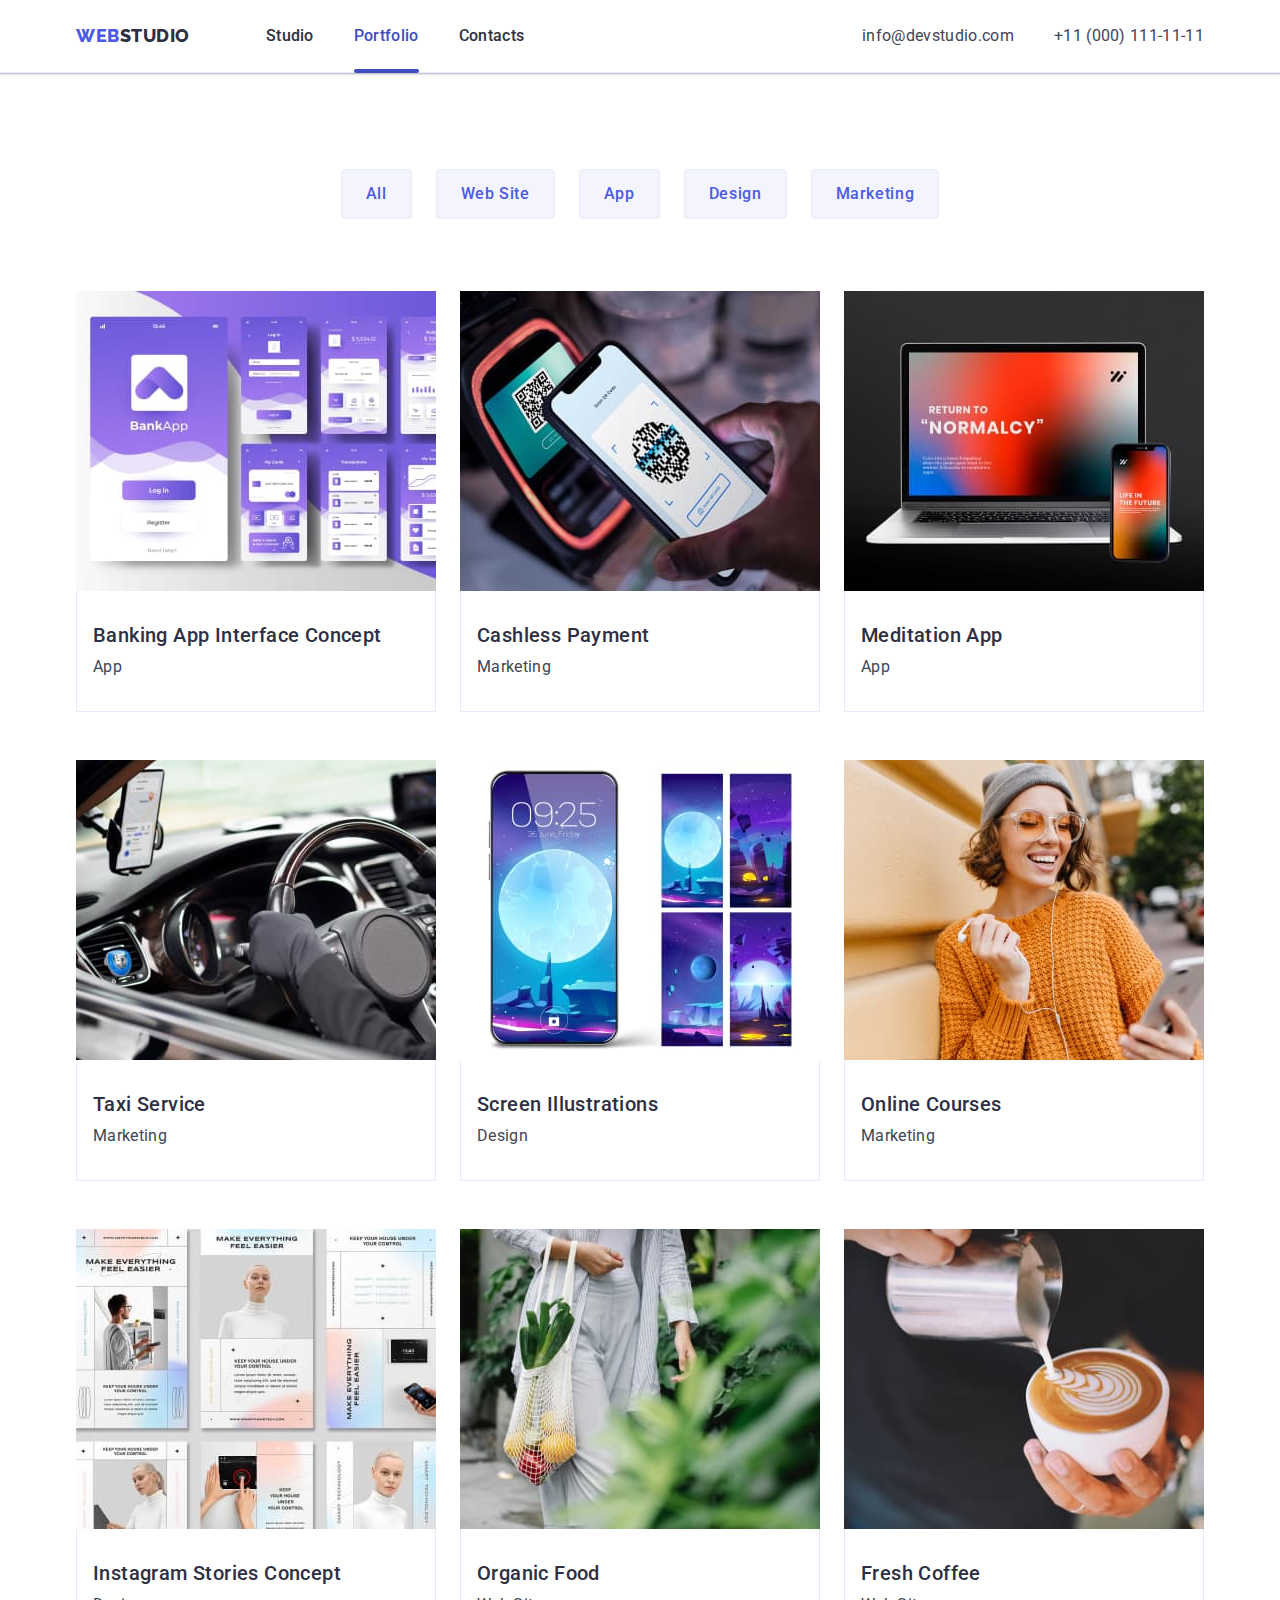
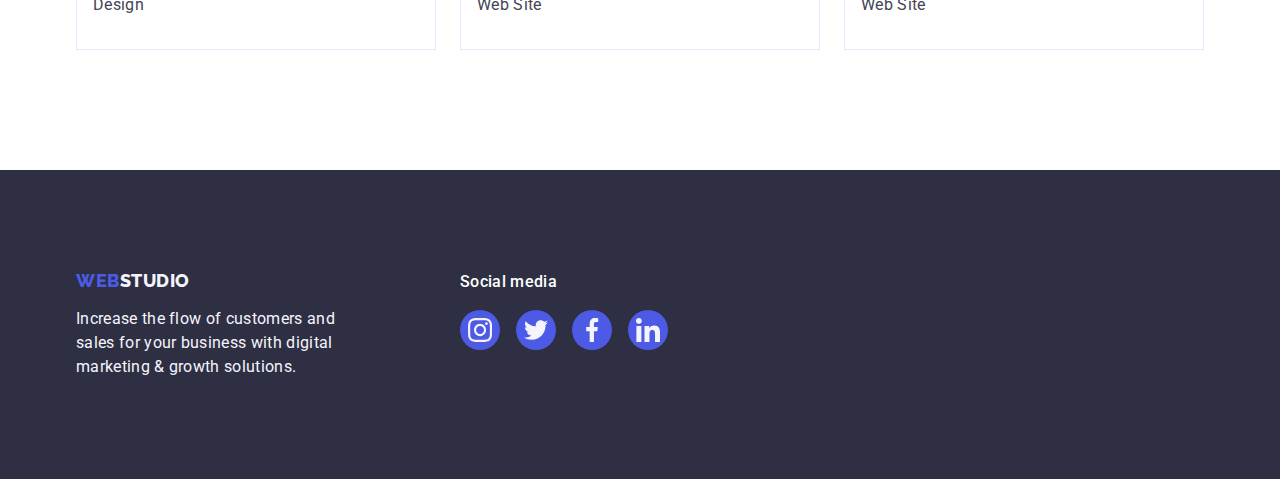
==== portfolio.html @ ff499f4b "work" ====
<!DOCTYPE html>
<html lang="en">
  <head>
    <meta charset="UTF-8" />
    <meta http-equiv="X-UA-Compatible" content="IE=edge" />
    <meta name="viewport" content="width=device-width, initial-scale=1.0" />
    <title>WebStudio</title>
    <link rel="preconnect" href="https://fonts.googleapis.com" />
    <link rel="preconnect" href="https://fonts.gstatic.com" crossorigin />
    <link
      href="https://fonts.googleapis.com/css2?family=Raleway:wght@800&family=Roboto:wght@400;500;700&display=swap"
      rel="stylesheet"
    />
    <link
      rel="stylesheet"
      href="https://cdnjs.cloudflare.com/ajax/libs/modern-normalize/2.0.0/modern-normalize.min.css"
    />
    <link rel="stylesheet" href="./css/style.css" />
  </head>
  <body>
    <!-- Header -->
    <header class="header-page link">
      <div class="container page-header-container">
        <nav class="page-nav">
          <a class="logo logo-text link" href="./index.html"
            >Web<span class="logo-color logo-text">Studio</span></a
          >
          <ul class="header-list list">
            <li class="link-header">
              <a class="header-item link " href="./index.html">Studio</a>
            </li>
            <li class="link-header">
              <a class="header-item link current" href="./portfolio.html">Portfolio</a>
            </li>
            <li class="link-header">
              <a class="header-item link" href="">Contacts</a>
            </li>
          </ul>
        </nav>
        <address class="header-address link">
          <ul class="header-address-list list">
            <li class="header-address-item list">
              <a
                class="header-address-link link"
                href="mailto:info@devstudio.com"
                >info@devstudio.com</a
              >
            </li>
            <li class="header-address-item list">
              <a class="header-address-link link" href="tel:+110001111111"
                >+11 (000) 111-11-11</a
              >
            </li>
          </ul>
        </address>
      </div>
    </header>

    <!-- Portfolio -->
    <main class="page-portfolio">
      <section class="portfolio">
        <div class="container">
          <h1 class="visually-hidden">portfolio</h1>
          <ul class="button-list list">
            <li class="btn-portfolio-item">
              <button class="btn-color" type="button">All</button>
            </li>
            <li class="btn-portfolio-item">
              <button class="btn-color" type="button">Web Site</button>
            </li>
            <li class="btn-portfolio-item">
              <button class="btn-color" type="button">App</button>
            </li>
            <li class="btn-portfolio-item">
              <button class="btn-color" type="button">Design</button>
            </li>
            <li class="btn-portfolio-item">
              <button class="btn-color" type="button">Marketing</button>
            </li>
          </ul>

          <ul class="foto-applications-list list">
            <li class="foto-applications-item">
              <a href="" class="foto-applications link">
                <div class="overlay-app">
                <img
                  class="foto-applications-link"
                  src="./images/foto1.jpg"
                  alt="bank app"
                  width="360"
                  height="300"/>
                  <p class="overlay-portfolio">14 Stylish and User-Friendly App Design Concepts · Task Manager App · Calorie Tracker App · Exotic Fruit Ecommerce App · Cloud Storage App</p>
                </div>
                <div class="list-web">
                  <h2 class="title-applications">
                    Banking App Interface Concept
                  </h2>
                  <p class="text-applications">App</p>
                </div>
              </a>
            </li>
            <li class="foto-applications-item">
              <a href="" class="foto-applications link">
                <div class="overlay-app">
                <img
                  class="foto-applications-link"
                  src="./images/foto2.jpg"
                  alt="phone payment"
                  width="360"
                  height="300"
                />
                <p class="overlay-portfolio">14 Stylish and User-Friendly App Design Concepts · Task Manager App · Calorie Tracker App · Exotic Fruit Ecommerce App · Cloud Storage App</p>
                </div>
                <div class="list-web">
                  <h2 class="title-applications">Cashless Payment</h2>
                  <p class="text-applications">Marketing</p>
                </div>
              </a>
            </li>
            <li class="foto-applications-item">
              <a href="" class="foto-applications link">
                <div class="overlay-app">
                <img
                  class="foto-applications-link"
                  src="./images/foto3.jpg"
                  alt="laptop"
                  width="360"
                  height="300"
                />
                <p class="overlay-portfolio">14 Stylish and User-Friendly App Design Concepts · Task Manager App · Calorie Tracker App · Exotic Fruit Ecommerce App · Cloud Storage App</p>
                </div>
                <div class="list-web">
                  <h2 class="title-applications">Meditation App</h2>
                  <p class="text-applications">App</p>
                </div>
              </a>
            </li>
            <li class="foto-applications-item">
              <a href="" class="foto-applications link">
                <div class="overlay-app">
                <img
                  class="foto-applications-link"
                  src="./images/foto4.jpg"
                  alt="machine panel"
                  width="360"
                  height="300"
                />
                <p class="overlay-portfolio">14 Stylish and User-Friendly App Design Concepts · Task Manager App · Calorie Tracker App · Exotic Fruit Ecommerce App · Cloud Storage App</p>
                </div>
                <div class="list-web">
                  <h2 class="title-applications">Taxi Service</h2>
                  <p class="text-applications">Marketing</p>
                </div>
              </a>
            </li>
            <li class="foto-applications-item">
              <a href="" class="foto-applications link">
                <div class="overlay-app">
                <img
                  class="foto-applications-link"
                  src="./images/foto5.jpg"
                  alt="phone illustrations"
                  width="360"
                  height="300"
                />
                <p class="overlay-portfolio">14 Stylish and User-Friendly App Design Concepts · Task Manager App · Calorie Tracker App · Exotic Fruit Ecommerce App · Cloud Storage App</p>
                </div>
                <div class="list-web">
                  <h2 class="title-applications">Screen Illustrations</h2>
                  <p class="text-applications">Design</p>
                </div>
              </a>
            </li>
            <li class="foto-applications-item">
              <a href="" class="foto-applications link">
                <div class="overlay-app">
                <img
                  class="foto-applications-link"
                  src="./images/foto6.jpg"
                  alt="woman"
                  width="360"
                  height="300"
                />
                <p class="overlay-portfolio">14 Stylish and User-Friendly App Design Concepts · Task Manager App · Calorie Tracker App · Exotic Fruit Ecommerce App · Cloud Storage App</p>
                </div>
                <div class="list-web">
                  <h2 class="title-applications">Online Courses</h2>
                  <p class="text-applications">Marketing</p>
                </div>
              </a>
            </li>
            <li class="foto-applications-item">
              <a href="" class="foto-applications link">
                <div class="overlay-app">
                <img
                  class="foto-applications-link"
                  src="./images/foto7.jpg"
                  alt="pages instagram"
                  width="360"
                  height="300"
                />
                <p class="overlay-portfolio">14 Stylish and User-Friendly App Design Concepts · Task Manager App · Calorie Tracker App · Exotic Fruit Ecommerce App · Cloud Storage App</p>
                </div>
                <div class="list-web">
                  <h2 class="title-applications">Instagram Stories Concept</h2>
                  <p class="text-applications">Design</p>
                </div>
              </a>
            </li>
            <li class="foto-applications-item">
              <a href="" class="foto-applications link">
                <div class="overlay-app">
                <img
                  class="foto-applications-link"
                  src="./images/foto8.jpg"
                  alt="woman with vegetables"
                  width="360"
                  height="300"
                />
                <p class="overlay-portfolio">14 Stylish and User-Friendly App Design Concepts · Task Manager App · Calorie Tracker App · Exotic Fruit Ecommerce App · Cloud Storage App</p>
                </div>
                <div class="list-web">
                  <h2 class="title-applications">Organic Food</h2>
                  <p class="text-applications">Web Site</p>
                </div>
              </a>
            </li>
            <li class="foto-applications-item">
              <a href="" class="foto-applications link">
                <div class="overlay-app">
                <img
                  class="foto-applications-link"
                  src="./images/foto9.jpg"
                  alt="coffee"
                  width="360"
                  height="300"
                />
                <p class="overlay-portfolio">14 Stylish and User-Friendly App Design Concepts · Task Manager App · Calorie Tracker App · Exotic Fruit Ecommerce App · Cloud Storage App</p>
                </div>
                <div class="list-web">
                  <h2 class="title-applications">Fresh Coffee</h2>
                  <p class="text-applications">Web Site</p>
                </div>
              </a>
            </li>
          </ul>
        </div>
      </section>
    </main>
    <!-- Footer -->
    <footer class="footer-page">
      <div class="footer-container container">
        <div class="footer-container-logo">
          <a class="footer-logo link logo-text" href="./index.html"
            >Web<span class="logo-footer logo-text">Studio</span></a
          >
          <p class="text-footer">
            Increase the flow of customers and sales for your business with
            digital marketing & growth solutions.
          </p>
        </div>
        <div class="footer-container-social">
          <p class="title-social-media">Social media</p>

          <ul class="footer-social-list list">
            <li class="footer-social-list-item">
              <a href="" class="footer-social-list-link">
                <svg class="footer-social-list-icon" width="24" height="24">
                  <use href="./images/icons.svg#icon-instagram"></use>
                </svg>
              </a>
            </li>
            <li class="footer-social-list-item">
              <a href="" class="footer-social-list-link">
                <svg class="footer-social-list-icon" width="24" height="24">
                  <use href="./images/icons.svg#icon-twitter"></use>
                </svg>
              </a>
            </li>
            <li class="footer-social-list-item">
              <a href="" class="footer-social-list-link">
                <svg class="footer-social-list-icon" width="24" height="24">
                  <use href="./images/icons.svg#icon-facebook"></use>
                </svg>
              </a>
            </li>
            <li class="footer-social-list-item">
              <a href="" class="footer-social-list-link">
                <svg class="footer-social-list-icon" width="24" height="24">
                  <use href="./images/icons.svg#icon-linkedin"></use>
                </svg>
              </a>
            </li>
          </ul>
        </div>
      </div>
    </footer>
    </body>
</html>
---- css/style.css ----
:root {
    --primary-font: 'Roboto', sans-serif;
    --secondary-font: 'Raleway', sans-serif;
    --primary-text-color: #2E2F42;
    --secondary-text-color: #434455;
    --third-text-color: #4D5AE5;
    --ocean-color: #404BBF;
    --first-light-text-color: #FFFFFF;
    --second-light-text-color: #F4F4FD;
    --border-color: #e7e9fc;
    --fill-grey: #8e8f99;
    --fill-white: #f4f4fd;
    --transition: 250ms cubic-bezier(0.4, 0, 0.2, 1);
   

   






}

.list {
    list-style: none;
}

.link {
    text-decoration: none;

}

.logo-text {
    font-family: var(--secondary-font);
    font-weight: 800;
    font-size: 18px;
    line-height: 1.17;
    letter-spacing: 0.03em;
    text-transform: uppercase;

}

body {
    font-family: 'Roboto', sans-serif;
    color: var(--secondary-text-color);
    background-color: var(--first-light-text-color);
}

p,
h1,
h2,
h3,
h4 {
    margin: 0;
}

ul {
    margin-top: 0;
    margin-bottom: 0;
    padding-left: 0;
}

img {
    display: block;
    max-width: 100%;
    height: auto;
}

.container {

    width: 1158px;
    padding-left: 15px;
    padding-right: 15px;
    margin: 0 auto;
    /* outline: 2px solid teal; */

}

/**============== Header =================*/
.header-page {
    border-bottom: 1px solid #E7E9FC;
    box-shadow: 0px 2px 1px rgba(46, 47, 66, 0.08), 0px 1px 1px rgba(46, 47, 66, 0.16), 0px 1px 6px rgba(46, 47, 66, 0.08);

}



.page-header-container {
    display: flex;
}

.page-nav {
    display: flex;
    align-items: center;
}

.header-list {
    display: flex;
    align-items: center;
}

.logo-color {

    color: var(--primary-text-color);
}


.logo {
    color: var(--third-text-color);
    margin-right: 76px;
    margin-left: auto;
    padding: 24px 0;
  
}

.link-header:not(:last-child) {
    margin-right: 40px;
}

.header-item {

    font-weight: 500;
    font-size: 16px;
    line-height: 1.5;
    letter-spacing: 0.02em;
    color: var(--primary-text-color);
      position: relative;
    display: block;
    padding: 24px 0;
    transition: color var(--transition);
}

.header-item.current::after{
    content: "";
    position: absolute;
    left: 0;
    bottom: -1px;
    width: 100%;
    height: 4px;
    background: var(--ocean-color);
border-radius: 2px;
transform: translate(100% 0);
 

}
.header-item:hover:after,
.header-item:focus:after,
.header-item.current:after{
transform: translate(0, 0);
}


.header-item:hover,
.header-item:focus,
.header-item.current
{
    color: var(--ocean-color);
}

.header-address-item {

    font-weight: 500;
    font-size: 16px;
    line-height: 1.5;
    letter-spacing: 0.02em;
    color: var(--primary-text-color);


}


.header-address-link {
    font-weight: 400;
    font-size: 16px;
    line-height: 1.5;
    letter-spacing: 0.02em;
    color: var(--secondary-text-color);
    display: block;
    padding: 24px 0;
    transition: color var(--transition);



}

.header-address-link:hover,
.header-address-link:focus {
    color: var(--ocean-color);
}

.header-address {
    font-style: normal;
    display: flex;
    align-items: center;
    margin-left: auto;


}

.header-address-list {
    display: flex;
    align-items: center;
    gap: 40px;
}





/*!============== Header =================*/

/**============== Hero =================*/



.hero-page {
  padding-bottom: 188px;
    padding-top: 188px;
    background-image: linear-gradient(rgba(46, 47, 66, 0.7), rgba(46, 47, 66, 0.7)),url(../images/hero-bg.jpg);
    max-width: 1440px;
    background-size: cover;
    background-repeat: no-repeat;
    background-position: center;
    background-color: var(--primary-text-color);
    margin: 0 auto;
}

.hero-title {
    font-weight: 700;
    font-size: 56px;
    line-height: 1.07;
    text-align: center;
    letter-spacing: 0.02em;
    color: var(--first-light-text-color);
    margin-bottom: 48px;
    max-width: 496px;
    margin-left: auto;
    margin-right: auto;



}


.hero-btn {
    padding: 16px 32px;
    font-family: var(--primary-font);
    font-style: normal;
    font-weight: 500;
    font-size: 16px;
    line-height: 1.5;
    letter-spacing: 0.04em;
    color: var(--first-light-text-color);
    background: var(--third-text-color);
    cursor: pointer;
    border: none;
    box-shadow: 0px 4px 4px rgba(0, 0, 0, 0.15);
    border-radius: 4px;
    margin-left: auto;
    margin-right: auto;
    min-width: 169px;
    height: 56px;
    display: block;
    transition: background-color var(--transition);



}

.hero-btn:hover,
.hero-btn:focus {
    background-color: var(--ocean-color);
}


/*!============== Hero =================/*/

/**============== Section 1 =================*/




.feauturs-container{
    display: flex;
    align-items: center;
    justify-content: center;
    height: 112px;
    background: #F4F4FD;
    border-radius: 4px;
    margin-bottom: 8px;
    
   }
 .visually-hidden {
    position: absolute;
    white-space: nowrap;
    width: 1px;
    height: 1px;
    overflow: hidden;
    border: 0;
    padding: 0;
    clip: rect(0 0 0 0);
    clip-path: inset(50%);
    margin: -1px;
} 

.criteria-business {
    padding-top: 120px;
    padding-bottom: 120px;

}

.criteria-list {
    display: flex;
    gap: 24px;

}

.criterion-item {
    width: calc((100%-72px)/4);
}



.subtitle-criterion {

    font-weight: 500;
    font-size: 20px;
    line-height: 1.2;
    letter-spacing: 0.02em;
    color: var(--primary-text-color);
    margin-bottom: 8px;
}

.text-criterion {
    font-size: 16px;
    line-height: 1.5;
    letter-spacing: 0.02em;
    color: var(--secondary-text-color);
}



/*!============== Section 1 =================*/

/**============== Section 2 =================*/

.working {

    padding-bottom: 120px;
}


.working-container {
    display: flex;
    gap: 24px;



}

.title-section-working {
    font-weight: 700;
    font-size: 36px;
    line-height: 1.11;
    letter-spacing: 0.02em;
    text-transform: capitalize;
    text-align: center;
    color: var(--primary-text-color);
    min-width: 323px;
    margin-right: auto;
    margin-left: auto;
    margin-bottom: 72px;

}


.list-foto-item {
    width: calc((100%-48px)/3);
}

/*!============== Section 2 =================*/

/**============== Section 3 =================*/

.social-list{
    display: flex;
    justify-content: center;
    gap: 24px;


}
.social-list-link{
    display: flex;
    justify-content: center;
    align-items: center;

    width: 40px;
    height: 40px;
    border-radius: 50%;
    background-color: var(--third-text-color);
    fill: var(--fill-white);
    transition: background-color var(--transition);
}
.social-list-link:hover,
.social-list-link:focus{
    background: var(--ocean-color);
    
}

.employees {
    background: var(--second-light-text-color);
    padding-top: 120px;
    padding-bottom: 120px;
}



.photos-employees-list {
    display: flex;
    gap: 24px
}

.subtitle-employees {
    font-weight: 700;
    font-size: 36px;
    line-height: 1.11;
    letter-spacing: 0.02em;
    text-align: center;
    text-transform: capitalize;
    color: var(--primary-text-color);
    margin-bottom: 72px;
}

.photo-title-text {
    padding: 32px 16px;
}



.name-employees {
    font-weight: 500;
    font-size: 20px;
    line-height: 1.2;
    letter-spacing: 0.02em;
    color: var(--primary-text-color);
    margin-bottom: 8px;
    text-align: center;

}

.profession {
    font-size: 16px;
    line-height: 1.5;
    letter-spacing: 0.02em;
    color: var(--secondary-text-color);
    text-align: center;
    margin-bottom: 8px;


}

.photo-employees-item {
    background-color: var(--first-light-text-color);
    width: calc((100%-72px)/4);
    border-radius: 0px 0px 4px 4px;
    box-shadow: 0px 1px 6px rgba(46, 47, 66, 0.08), 0px 1px 1px rgba(46, 47, 66, 0.16), 0px 2px 1px rgba(46, 47, 66, 0.08);
}


/*!============== Section 3 =================/*/

/*------------------ Customers --------------*/
.customers{
padding-top: 120px;
padding-bottom: 120px;
}
.title-customers{
    font-weight: 700;
    font-size: 36px;
    line-height: 1.11;
    text-align: center;
    letter-spacing: 0.02em;
    text-transform: capitalize;
    color: var(--primary-text-color);
    margin-bottom: 72px;
}
.customers-list{
    display: flex;
    align-items: center;
    gap: 24px;
    } 

.customers-list-item{
    width: calc((100% - 120px)/6);
        height: 88px;
    
}

.customers-link{
    display: flex;
    justify-content: center;
    align-items: center;
    height: 100%;
    width: 100%;
    border: 1px solid #8E8F99;
    border-radius: 4px;
   color:  var(--fill-grey);
   transition: color var(--transition), border-color var(--transition);


}

.customers-link:hover,
.customers-link:focus{
    border-color: var(--ocean-color);
    color: var(--ocean-color);
}

.customers-list-icon:hover,
.customers-list-icon:focus{
color : var(--ocean-color);

}
.customers-list-icon{
    fill: currentColor;
}




/**============== Portfolio =================*/

.visually-hidden {
    position: absolute;
    white-space: nowrap;
    width: 1px;
    height: 1px;
    overflow: hidden;
    border: 0;
    padding: 0;
    clip: rect(0 0 0 0);
    clip-path: inset(50%);
    margin: -1px;
}

.portfolio {
    padding-top: 96px;
    padding-bottom: 120px;
}


.button-list {

    margin-bottom: 72px;
    justify-content: center;
    display: flex;
    align-items: center;
    gap: 24px;
}

.btn-portfolio {
    width: calc((100% - 96px)/5);
}

.btn-color {
    font-family: var(--primary-font);
    font-style: normal;
    font-weight: 500;
    font-size: 16px;
    line-height: 1.5;
    text-align: center;
    letter-spacing: 0.04em;
    color: var(--third-text-color);
    background: var(--second-light-text-color);
    border: 1px solid var(--border-color);
    cursor: pointer;
    padding: 12px 24px;
    border-radius: 4px;
    margin: 0 auto;
    display: block;
    transition: color var(--transition), background-color var(--transition), border-color var(--transition), box-shadow var(--transition);

}

.btn-color:hover,
.btn-color:focus {
    background: var(--ocean-color);
    color: var(--first-light-text-color);
    border: 1px solid transparent;
    box-shadow: 0px 3px 1px rgba(0, 0, 0, 0.1), 0px 2px 1px rgba(0, 0, 0, 0.08), 0px 2px 2px rgba(0, 0, 0, 0.12);
}



.foto-applications-item {
    display: block;
    background: var(--first-light-text-color);
    width: calc((100% - 48px)/3);
  
}

.foto-applications:hover,
.foto-applications:focus{
       box-shadow: 0px 1px 6px rgba(46, 47, 66, 0.08), 0px 1px 1px rgba(46, 47, 66, 0.16), 0px 2px 1px rgba(46, 47, 66, 0.08);
    
}
.foto-applications{

    display: block;
    transition: box-shadow var(--transition);
}

.foto-applications-list {
    display: flex;
    flex-wrap: wrap;
    gap: 48px 24px;
}


.list-web {
    padding: 32px 16px;
    border: 1px solid var(--border-color);
    border-top: none;

}

.title-applications {
    font-weight: 500;
    font-size: 20px;
    line-height: 1.2;
    letter-spacing: 0.02em;
    color: var(--primary-text-color);
    margin-bottom: 8px;
    margin-top: 0;
}

.text-applications {
    font-size: 16px;
    line-height: 1.5;
    letter-spacing: 0.02em;
    color: var(--secondary-text-color);

}

.overlay-portfolio{
 position: absolute;
top: 0;
line-height: 1.5;
letter-spacing: 0.02em;
color: var(--second-light-text-color);
padding: 40px 32px;
background: #4D5AE5;
width: 100%;
height: 100%;
transform: translate(0, 100%);
transition: transform var(--transition);



}

.overlay-app{
       position: relative;
       overflow: hidden;

}



.foto-applications:hover .overlay-portfolio,
.foto-applications:focus .overlay-portfolio {
    transform: translate(0,0);
}



/*!============== Portfolio =================/*/



/**============== Footer =================/*/




.footer-page {
    background: var(--primary-text-color);
    padding-top: 100px;
    padding-bottom: 100px;

}

.logo-footer {
    color: var(--second-light-text-color);
}

.text-footer {
    font-size: 16px;
    line-height: 1.5;
    letter-spacing: 0.02em;
    color: var(--second-light-text-color);
    max-width: 264px;
    margin-right: auto;

}

.footer-logo {
    display: inline-block;
    margin-bottom: 16px;
    color: var(--third-text-color);
    margin-right: 0 auto;
    }

.footer-container {
   display:flex;
   align-items: baseline;

}
.footer-container-logo{
    margin-right: 120px;
}

.title-social-media{
    font-weight: 500;
font-size: 16px;
line-height: 1.5;
letter-spacing: 0.02em;
color: var(--first-light-text-color);
margin-bottom: 16px;
}

.footer-social-list{
    display: flex;
    justify-content: center;
    gap: 16px;
   

}

.footer-social-list-link{
    display: flex;
    justify-content: center;
    align-items: center;
    width: 40px;
    height: 40px;
    border-radius: 50%;
    background-color: var(--third-text-color);
    fill:var(--fill-white);
    transition: background-color var(--transition);
}
.footer-social-list-link:hover,
.footer-social-list-link:focus{
    background: #31D0AA;
}

/*!============== Footer =================/

/**============== Modal window =================*/
.backdrop{
    position: fixed;
    left: 0;
    top: 0;
    z-index: 100;
    width: 100%;
    height: 100%;
      background: rgba(46, 47, 66, 0.4);
      transition: opacity var(--transition), visibility var(--transition) ;

}
.backdrop.is-hidden{
    opacity: 0;
    visibility: hidden;
    pointer-events: none;
}

.modal{
    position: absolute;
    top: 50%;
    left: 50%;
    transform: translate(-50%, -50%);
    width: 408px;
    min-height: 584px;
    background: #FCFCFC;
box-shadow: 0px 1px 1px rgba(0, 0, 0, 0.14), 0px 1px 3px rgba(0, 0, 0, 0.12), 0px 2px 1px rgba(0, 0, 0, 0.2);
border-radius: 4px;
transition: transform var(--transition);
padding: 72px 24px 24px 24px;



}


.modal-close-btn{ 
    position: absolute;
    top: 24px;
    right: 24px;
    display: flex;
    justify-content: center;
    align-items: center;
    width: 24px;
    height: 24px;
    background: #E7E9FC;
    border: 1px solid rgba(0, 0, 0, 0.1);
    padding: 0;
    cursor: pointer;
      border-radius: 50%;
   transition:  background-color var(--transition), border var(--transition);
 
   
}
.icon-modal{
    color:var(--first-light-text-color);
    transition: fill var(--transition);
}

.modal-close-btn:hover,
.modal-close-btn:focus{
        background: #404BBF;
        border: none;
border-color: #404BBF;
  
}

.modal-close-btn:hover .icon-modal,
.modal-close-btn:focus .icon-modal{
   
    fill: var(--first-light-text-color);
}

/*  modal form */
.modal-form{
    display: flex;
    flex-direction: column;
}
.modal-form-text{
    font-weight: 500;
font-size: 16px;
line-height: 1.5;
text-align: center;
letter-spacing: 0.02em;
color: #2E2F42;

}
.modal-form-input{
    width: 100%;
    height: 40px;
    border: 1px solid rgba(46, 47, 66, 0.4);
    border-radius: 4px;
padding-left: 16px;
}
.modal-form-input-desc{
    display: block;
    font-size: 12px;
line-height: 1.17;
letter-spacing: 0.04em;
color: #8E8F99;
margin-bottom: 4px;


}
.modal-form-field{
    margin-bottom: 8px;
}

.modal-form-input-wrapper{
    position: relative;
    display: block;

}
.icon-form-name{
    position: absolute;
    display: block;
    left: 16px;
    top: 50%;
    transform: translateY(-50%);
  
}
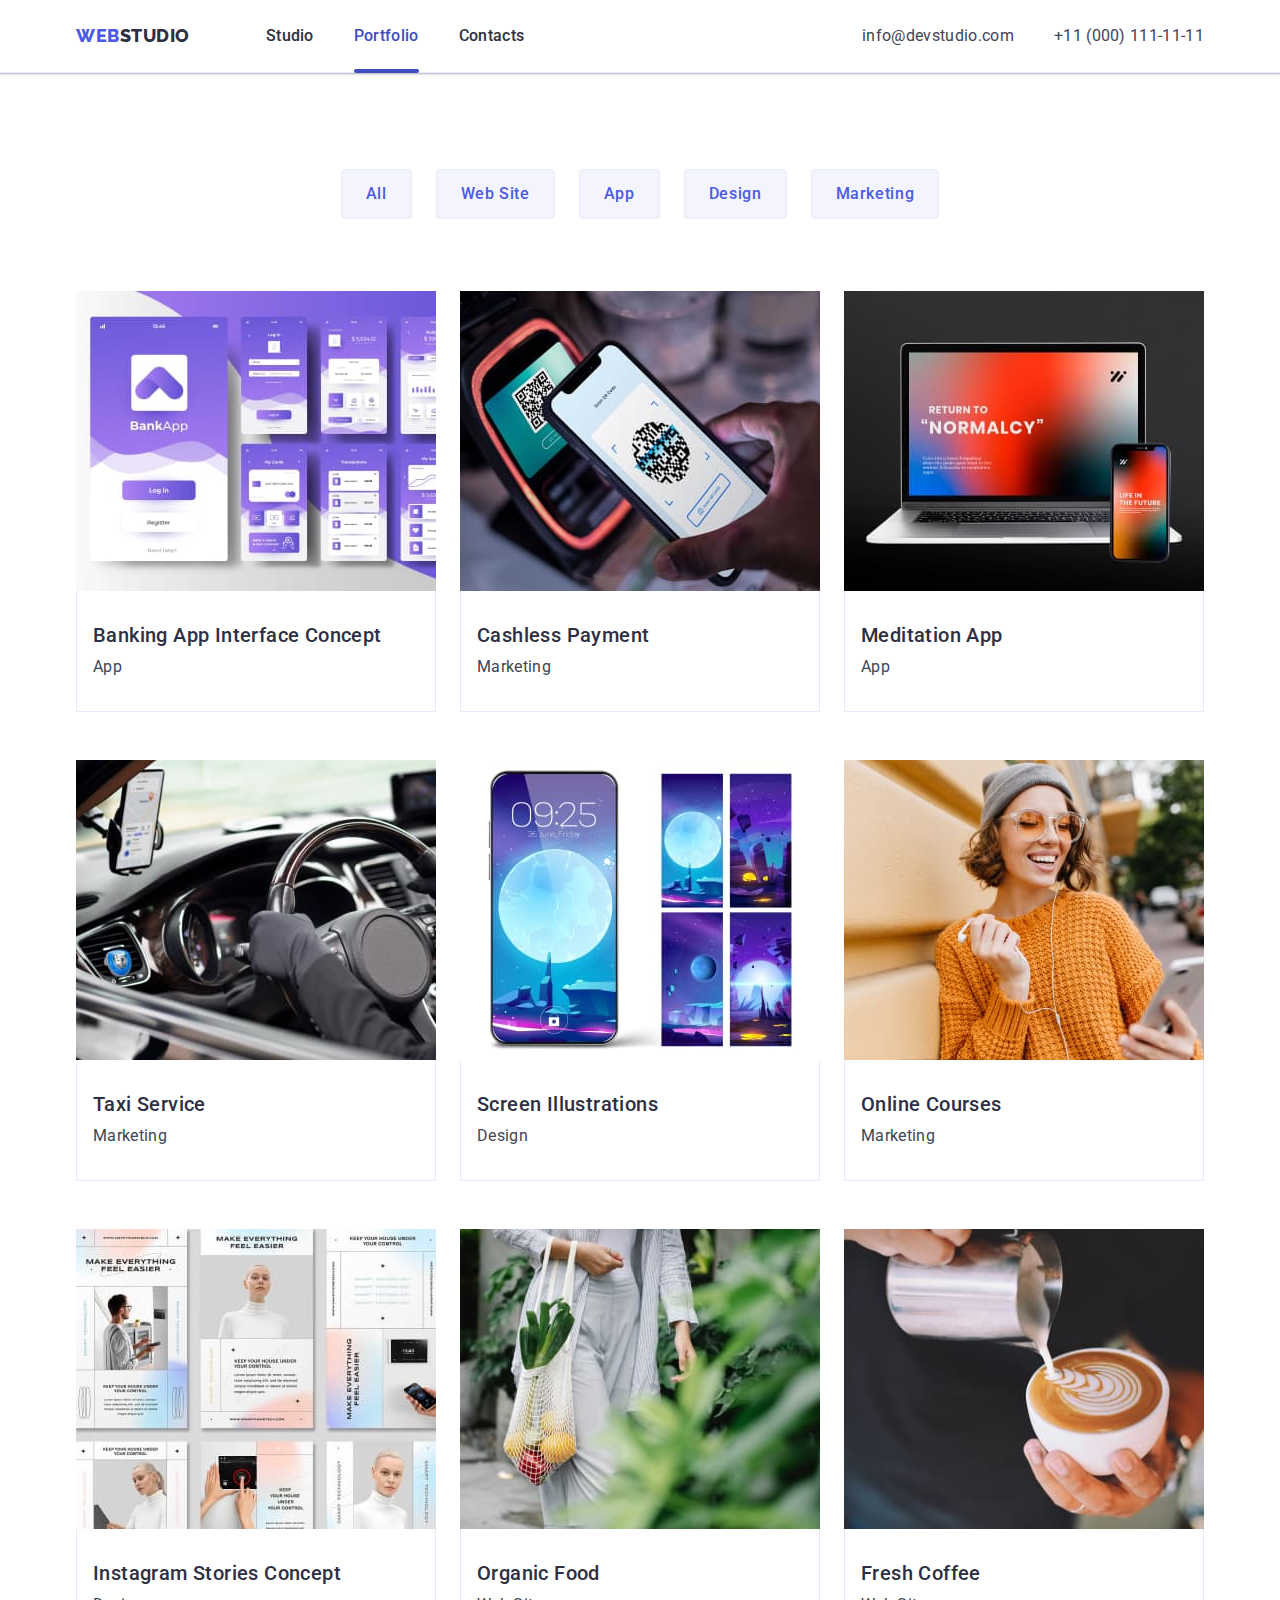
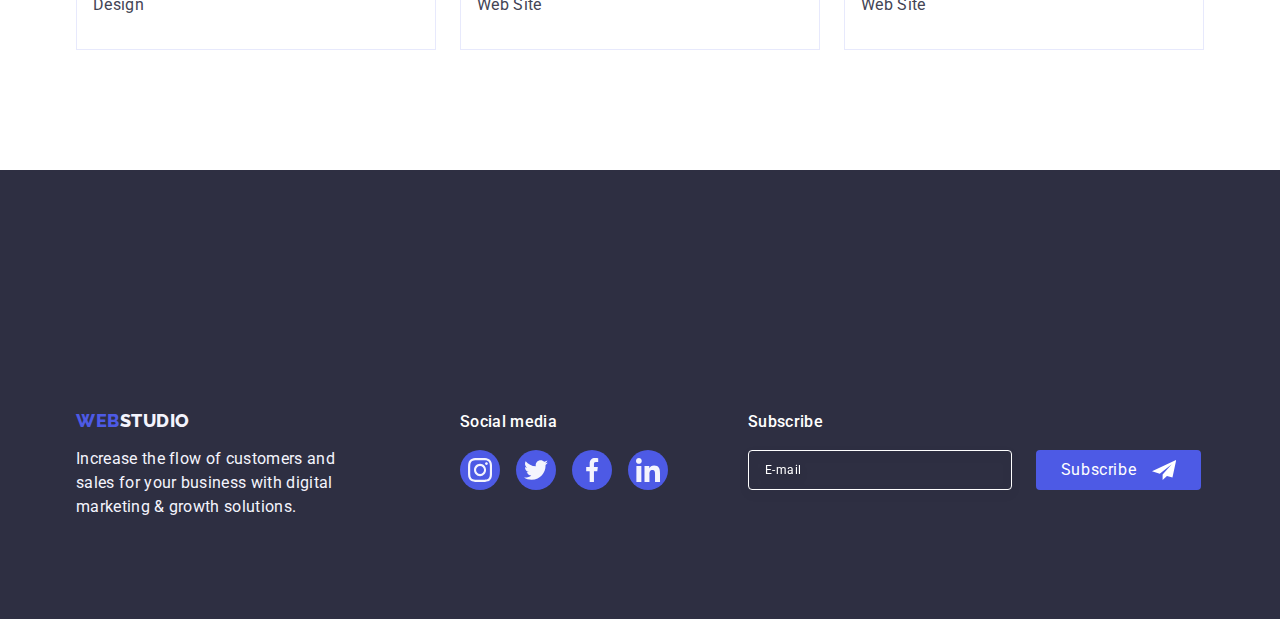
==== commit 29eb7f34: "modal" ====
--- a/portfolio.html
+++ b/portfolio.html
@@ -293,7 +293,28 @@
             </li>
           </ul>
         </div>
+     
+      <div class="container-subscribe">
+        <p class="text-subscribe">Subscribe</p>
+        <form class="modal-form-footer">
+       
+        <label class="subscribe-email"> 
+          <input 
+          type="email"
+          name="user-subscribe"
+           class="subscribe-input"
+           placeholder="E-mail">
+        </label>
+             
+         <button type="submit" class="button-subscribe">Subscribe
+                <svg class="icon-subscribe" width="24" height="24">
+                  <use href="./images/icons.svg#icon-subscribe">
+                  </use>
+                </svg>
+              </button>
+            </form>
+          </div>
       </div>
-    </footer>
+          </footer>
     </body>
 </html>
--- a/css/style.css
+++ b/css/style.css
@@ -786,11 +786,7 @@
 border-radius: 4px;
 transition: transform var(--transition);
 padding: 72px 24px 24px 24px;
-
-
-
-}
-
+}
 
 .modal-close-btn{ 
     position: absolute;
@@ -807,8 +803,6 @@
     cursor: pointer;
       border-radius: 50%;
    transition:  background-color var(--transition), border var(--transition);
- 
-   
 }
 .icon-modal{
     color:var(--first-light-text-color);
@@ -829,11 +823,10 @@
     fill: var(--first-light-text-color);
 }
 
+
+
 /*  modal form */
-.modal-form{
-    display: flex;
-    flex-direction: column;
-}
+
 .modal-form-text{
     font-weight: 500;
 font-size: 16px;
@@ -841,39 +834,207 @@
 text-align: center;
 letter-spacing: 0.02em;
 color: #2E2F42;
-
-}
+margin-bottom: 16px;
+
+}
+
+.modal-form-input-box{
+    margin-bottom: 8px;
+}
+
+.modal-form-field{
+    display: block;
+    font-size: 12px;
+line-height: 1.17;
+letter-spacing: 0.04em;
+color: #8E8F99;
+margin-bottom: 8px;
+
+}
+
+.input-icon{
+    position: relative;
+}
+
 .modal-form-input{
     width: 100%;
     height: 40px;
     border: 1px solid rgba(46, 47, 66, 0.4);
     border-radius: 4px;
-padding-left: 16px;
-}
-.modal-form-input-desc{
-    display: block;
-    font-size: 12px;
-line-height: 1.17;
-letter-spacing: 0.04em;
-color: #8E8F99;
-margin-bottom: 4px;
-
-
-}
-.modal-form-field{
-    margin-bottom: 8px;
-}
-
-.modal-form-input-wrapper{
-    position: relative;
-    display: block;
-
-}
+    background: transparent;
+padding-left: 38px;
+outline: transparent;
+transition: border-color var(--transition);
+
+}
+
+.modal-form-input:focus{
+     border: 1px solid var(--third-text-color);
+   
+}
+
 .icon-form-name{
     position: absolute;
-    display: block;
     left: 16px;
     top: 50%;
     transform: translateY(-50%);
-  
-}+    transition: fill var(--transition);
+}
+
+
+
+      
+.modal-form-input:focus + .icon-form-name{
+fill: var(--third-text-color);
+}
+
+.box-textaria{
+    margin-bottom: 16px;
+}
+.modal-form-comment{
+    
+    width: 100%;
+    height: 120px;
+    font-size: 12px;
+    line-height: 1.17;
+    letter-spacing: 0.04em;
+    color: rgba(46, 47, 66, 0.4);
+    border: 1px solid rgba(46, 47, 66, 0.4);
+    border-radius: 4px;
+    background-color: transparent;
+    padding: 8px 16px;
+   outline: transparent;
+    resize: none;
+transition: border-color var(--transition);
+
+}
+
+.modal-form-comment:focus{
+      border: 1px solid var(--third-text-color);
+   
+    }
+
+.check-box{
+      margin-bottom: 24px;
+}
+
+.modal-form-check-desc{
+    font-size: 12px;
+    line-height: 1.17;
+    letter-spacing: 0.04em;
+    color: #8e8f99;
+}
+
+.modal-icon-checkbox {
+    width: 16px;
+    height: 16px;
+    border: 1px solid rgba(46, 47, 66, 0.4);
+    border-radius: 2px;
+    transition: background-color var(--third-text-color), border var(--transition), fill var(--transition);
+    display: inline-flex;
+    align-items: center;
+    justify-content: center;
+    fill: transparent;
+}
+
+.modal-form-check:checked + .modal-form-check-desc  .modal-icon-checkbox{
+    
+    background-color: #404BBF;
+    border: none;
+    fill: var(--first-light-text-color);
+}
+.checkbox-text{
+    color: var(--third-text-color);
+}
+.modal-form-submit{
+    display: block;
+    min-width: 169px;
+height: 56px;
+margin: 0 auto;
+background: #4D5AE5;
+font-family: 'Roboto';
+font-style: normal;
+font-weight: 500;
+font-size: 16px;
+line-height: 1.5px;
+letter-spacing: 0.04em;
+color: #FFFFFF;
+cursor: pointer;
+border: none;
+box-shadow: 0px 4px 4px rgba(0, 0, 0, 0.15);
+border-radius: 4px;
+transition: background-color var(--transition);
+}
+
+
+/* modal footer */
+.text-subscribe{
+font-weight: 500;
+font-size: 16px;
+line-height: 1.5;
+letter-spacing: 0.02em;
+color: #FFFFFF;
+margin-bottom: 16px;
+ }
+
+
+ .container-subscribe{
+       padding-top: 140px;
+    margin-left: 80px;
+    
+
+ }
+
+ .modal-form-footer{
+    display: flex;
+    gap: 24px;
+ }
+
+ .subscribe-input{
+    
+    width: 264px;
+    height: 40px;
+    border: 1px solid #FFFFFF;
+background: transparent;
+        font-size: 12px;
+line-height: 1.5;
+letter-spacing: 0.04em;
+padding-left: 16px;
+           filter: drop-shadow(0px 4px 4px rgba(0, 0, 0, 0.15));
+           border-radius: 4px;
+           color: #FFFFFF;
+
+
+ }
+ .subscribe-input::placeholder{
+    color: #FFFFFF;
+   
+ }
+ .button-subscribe{
+    min-width: 165px;
+    height: 40px;
+    display: flex;
+    justify-content: center;
+    align-items: center;
+    font-family: 'Roboto';
+    font-style: normal;
+        font-size: 16px;
+    line-height: 1.5;
+    letter-spacing: 0.04em;
+    color: #FFFFFF;
+    background: #4D5AE5;
+    border: none;
+border-radius: 4px;
+cursor: pointer;
+
+ }
+ .icon-subscribe{
+    margin-left: 16px;
+    fill: #FFFFFF;
+ }
+ .button-subscribe:focus ,
+ .button-subscribe:hover
+ {
+    background-color: var(--ocean-color);
+    transition: background-color var(--transition);
+ }